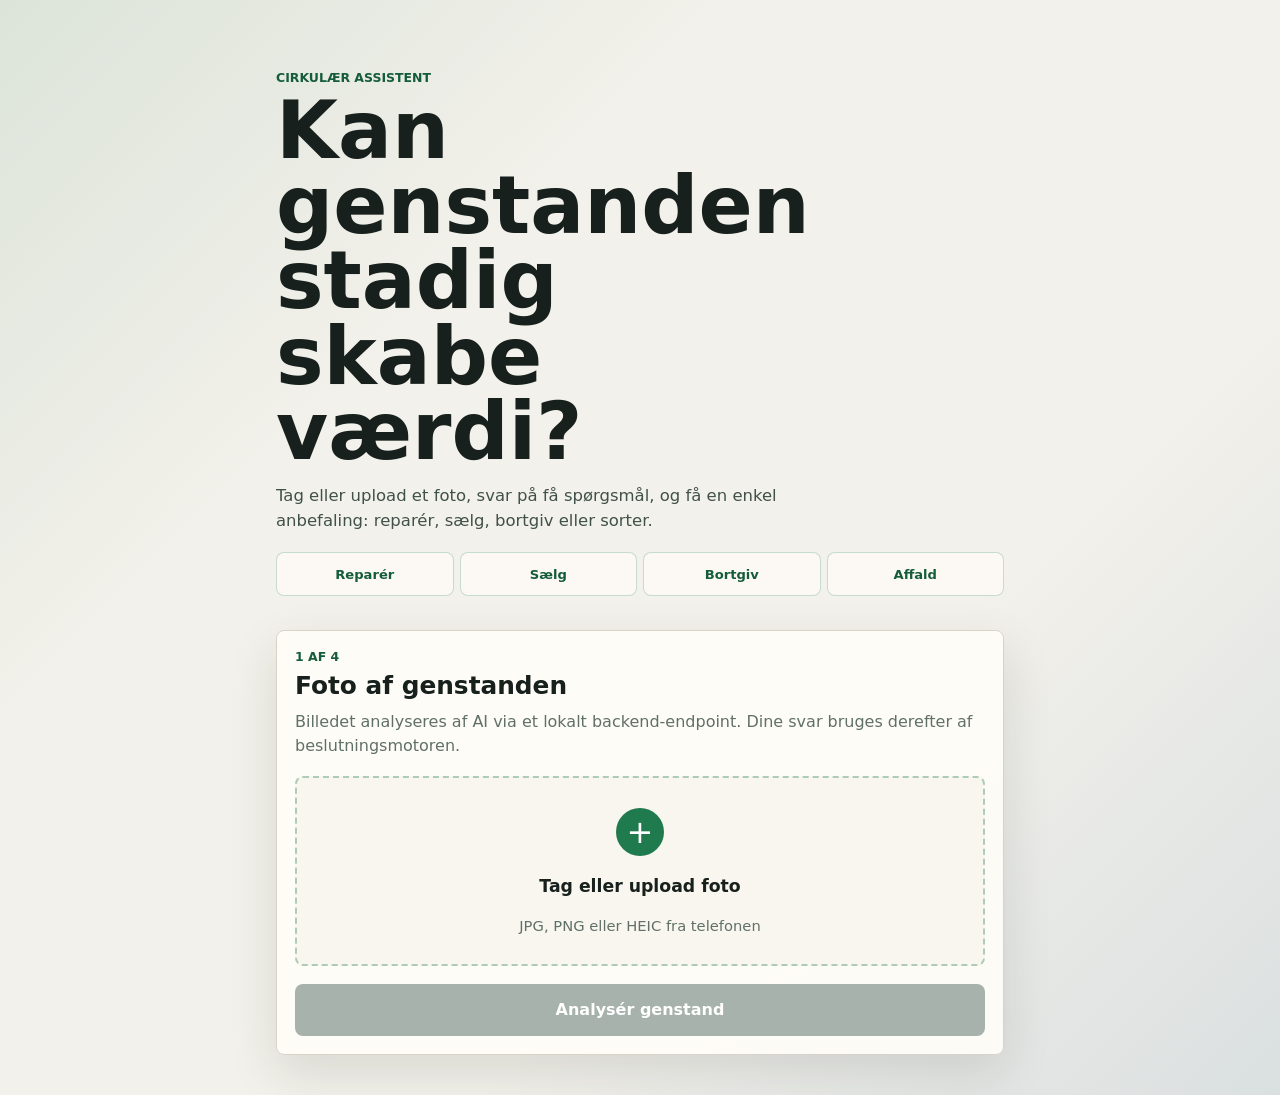
==== index.html @ 56eb6738 "Add circular assistant MVP" ====
<!doctype html>
<html lang="da">
  <head>
    <meta charset="utf-8" />
    <meta name="viewport" content="width=device-width, initial-scale=1" />
    <title>Cirkulær assistent</title>
    <meta
      name="description"
      content="En enkel prototype, der hjælper med at vurdere om en genstand bør repareres, sælges, bortgives eller sorteres som affald."
    />
    <link rel="stylesheet" href="./styles.css" />
  </head>
  <body>
    <main class="app-shell">
      <section class="hero" aria-labelledby="page-title">
        <div>
          <p class="eyebrow">Cirkulær assistent</p>
          <h1 id="page-title">Kan genstanden stadig skabe værdi?</h1>
          <p class="lede">
            Tag eller upload et foto, svar på få spørgsmål, og få en enkel anbefaling:
            reparér, sælg, bortgiv eller sorter.
          </p>
        </div>
        <div class="principle" aria-label="Prioriteret beslutningsflow">
          <span>Reparér</span>
          <span>Sælg</span>
          <span>Bortgiv</span>
          <span>Affald</span>
        </div>
      </section>

      <section class="panel" id="capture-screen" aria-labelledby="capture-title">
        <div class="step-label">1 af 4</div>
        <h2 id="capture-title">Foto af genstanden</h2>
        <p class="muted">
          Billedet analyseres af AI via et lokalt backend-endpoint. Dine svar bruges
          derefter af beslutningsmotoren.
        </p>

        <label class="drop-zone" for="image-input">
          <input id="image-input" type="file" accept="image/*" capture="environment" />
          <span class="drop-icon" aria-hidden="true">+</span>
          <span class="drop-title">Tag eller upload foto</span>
          <span class="drop-copy">JPG, PNG eller HEIC fra telefonen</span>
        </label>

        <div class="preview-wrap hidden" id="preview-wrap">
          <img id="image-preview" alt="Uploadet genstand" />
        </div>

        <button class="primary-button" id="analyze-button" disabled>
          Analysér genstand
        </button>
        <p class="status-message hidden" id="analysis-status" role="status"></p>
      </section>

      <section class="panel hidden" id="identify-screen" aria-labelledby="identify-title">
        <div class="step-label">2 af 4</div>
        <h2 id="identify-title">Foreløbig identifikation</h2>
        <div class="analysis-grid">
          <div>
            <span class="field-label">Genstand</span>
            <strong id="object-name">Ukendt genstand</strong>
          </div>
          <div>
            <span class="field-label">Kategori</span>
            <strong id="object-category">Ukendt</strong>
          </div>
          <div>
            <span class="field-label">Sikkerhed</span>
            <strong id="object-confidence">Lav</strong>
          </div>
        </div>
        <div class="notice">
          <strong>AI-vurdering</strong>
          <p id="uncertainty-note">
            Usikre antagelser vises som usikre og bruges ikke som verificerede regler.
          </p>
        </div>
      </section>

      <section class="panel hidden" id="questions-screen" aria-labelledby="questions-title">
        <div class="step-label">3 af 4</div>
        <h2 id="questions-title">Et par hurtige spørgsmål</h2>
        <form id="question-form" class="question-form"></form>
        <button class="primary-button" id="recommend-button">Få anbefaling</button>
      </section>

      <section class="panel hidden" id="result-screen" aria-labelledby="result-title">
        <div class="step-label">4 af 4</div>
        <h2 id="result-title">Anbefaling</h2>

        <div class="recommendation">
          <span class="action-badge" id="action-badge">Reparér</span>
          <h3 id="result-object">Genstand</h3>
          <p id="result-reasoning"></p>
        </div>

        <div class="options-list" id="options-list" aria-label="Dine muligheder"></div>

        <div class="waste-box hidden" id="waste-box">
          <span class="field-label">Hvis den ender som affald</span>
          <strong id="waste-category">Generel fraktion</strong>
          <p id="waste-note"></p>
        </div>

        <div class="source-box">
          <strong>Kildeklarhed</strong>
          <p>
            Produktvurderingen er AI-/prototypebaseret. Affaldsvejledning i denne
            version er generel dansk vejledning, ikke kommunespecifik regeldata.
          </p>
        </div>

        <button class="secondary-button" id="restart-button">Start forfra</button>
      </section>
    </main>

    <script src="./app.js"></script>
  </body>
</html>
---- styles.css ----
:root {
  --bg: #f3f1eb;
  --ink: #17201c;
  --muted: #607068;
  --panel: #fffdf8;
  --line: #d8d3c8;
  --green: #1f7a4d;
  --green-dark: #145c3a;
  --blue: #245f8f;
  --yellow: #c5841f;
  --red: #9d3d32;
  --shadow: 0 18px 50px rgba(23, 32, 28, 0.12);
}

* {
  box-sizing: border-box;
}

body {
  margin: 0;
  min-height: 100vh;
  background:
    linear-gradient(135deg, rgba(31, 122, 77, 0.11), transparent 32%),
    linear-gradient(315deg, rgba(36, 95, 143, 0.12), transparent 34%),
    var(--bg);
  color: var(--ink);
  font-family:
    Inter, ui-sans-serif, system-ui, -apple-system, BlinkMacSystemFont, "Segoe UI",
    sans-serif;
}

button,
input {
  font: inherit;
}

.app-shell {
  width: min(760px, 100%);
  margin: 0 auto;
  padding: 20px 16px 40px;
}

.hero {
  display: grid;
  gap: 18px;
  min-height: 34vh;
  align-content: end;
  padding: 34px 0 20px;
}

.eyebrow,
.step-label,
.field-label {
  display: block;
  margin: 0 0 8px;
  color: var(--green-dark);
  font-size: 0.78rem;
  font-weight: 800;
  letter-spacing: 0;
  text-transform: uppercase;
}

h1,
h2,
h3,
p {
  margin-top: 0;
}

h1 {
  max-width: 10ch;
  margin-bottom: 14px;
  font-size: clamp(2.45rem, 14vw, 5rem);
  line-height: 0.94;
  letter-spacing: 0;
}

h2 {
  margin-bottom: 10px;
  font-size: 1.55rem;
  line-height: 1.12;
  letter-spacing: 0;
}

h3 {
  margin-bottom: 10px;
  font-size: 1.22rem;
}

.lede {
  max-width: 52ch;
  margin-bottom: 0;
  color: #405149;
  font-size: 1.03rem;
  line-height: 1.55;
}

.principle {
  display: grid;
  grid-template-columns: repeat(4, minmax(0, 1fr));
  gap: 6px;
}

.principle span {
  min-height: 44px;
  display: grid;
  place-items: center;
  border: 1px solid rgba(31, 122, 77, 0.24);
  border-radius: 8px;
  background: rgba(255, 253, 248, 0.72);
  color: var(--green-dark);
  font-size: 0.82rem;
  font-weight: 800;
}

.panel {
  margin-top: 14px;
  padding: 18px;
  border: 1px solid var(--line);
  border-radius: 8px;
  background: rgba(255, 253, 248, 0.92);
  box-shadow: var(--shadow);
}

.muted {
  color: var(--muted);
  line-height: 1.5;
}

.status-message {
  margin: 12px 0 0;
  color: var(--muted);
  line-height: 1.45;
}

.status-message.error {
  color: var(--red);
  font-weight: 700;
}

.drop-zone {
  min-height: 190px;
  display: grid;
  place-items: center;
  gap: 8px;
  margin: 18px 0;
  padding: 24px;
  border: 2px dashed rgba(31, 122, 77, 0.34);
  border-radius: 8px;
  background: #f8f6ef;
  text-align: center;
  cursor: pointer;
}

.drop-zone input {
  position: absolute;
  inline-size: 1px;
  block-size: 1px;
  opacity: 0;
}

.drop-icon {
  width: 48px;
  height: 48px;
  display: grid;
  place-items: center;
  border-radius: 50%;
  background: var(--green);
  color: #fff;
  font-size: 2rem;
  line-height: 1;
}

.drop-title {
  font-size: 1.08rem;
  font-weight: 850;
}

.drop-copy {
  color: var(--muted);
  font-size: 0.92rem;
}

.preview-wrap {
  overflow: hidden;
  margin: 16px 0;
  border-radius: 8px;
  border: 1px solid var(--line);
  background: #e7e2d7;
}

.preview-wrap img {
  width: 100%;
  max-height: 320px;
  display: block;
  object-fit: cover;
}

.primary-button,
.secondary-button {
  width: 100%;
  min-height: 52px;
  border: 0;
  border-radius: 8px;
  font-weight: 850;
  cursor: pointer;
}

.primary-button {
  background: var(--green);
  color: #fff;
}

.primary-button:disabled {
  background: #a8b2ad;
  cursor: not-allowed;
}

.secondary-button {
  margin-top: 16px;
  border: 1px solid var(--line);
  background: #fff;
  color: var(--ink);
}

.analysis-grid {
  display: grid;
  gap: 10px;
  margin: 16px 0;
}

.analysis-grid > div,
.notice,
.waste-box,
.source-box,
.option,
.question {
  border: 1px solid var(--line);
  border-radius: 8px;
  background: #fff;
}

.analysis-grid > div {
  padding: 14px;
}

.analysis-grid strong {
  font-size: 1.04rem;
}

.notice,
.waste-box,
.source-box {
  padding: 14px;
}

.notice p,
.waste-box p,
.source-box p {
  margin-bottom: 0;
  color: var(--muted);
  line-height: 1.45;
}

.question-form {
  display: grid;
  gap: 12px;
  margin: 16px 0;
}

.question {
  padding: 14px;
}

.question legend {
  margin-bottom: 10px;
  font-weight: 850;
}

.choice-grid {
  display: grid;
  grid-template-columns: repeat(2, minmax(0, 1fr));
  gap: 8px;
}

.choice-grid label {
  min-height: 44px;
  display: flex;
  align-items: center;
  gap: 8px;
  padding: 10px;
  border: 1px solid var(--line);
  border-radius: 8px;
  background: #fbfaf6;
  color: #2d3933;
  font-weight: 700;
}

.choice-grid input {
  accent-color: var(--green);
}

.recommendation {
  margin: 16px 0;
  padding: 18px;
  border-radius: 8px;
  background: #173125;
  color: #fff;
}

.recommendation p {
  margin-bottom: 0;
  color: rgba(255, 255, 255, 0.82);
  line-height: 1.5;
}

.action-badge {
  display: inline-flex;
  margin-bottom: 14px;
  padding: 6px 10px;
  border-radius: 999px;
  background: #d9f2df;
  color: #173125;
  font-size: 0.82rem;
  font-weight: 900;
  text-transform: uppercase;
}

.action-badge.sell {
  background: #dbeafe;
  color: var(--blue);
}

.action-badge.donate {
  background: #fff1cc;
  color: #7b520f;
}

.action-badge.waste {
  background: #ffe0dc;
  color: var(--red);
}

.options-list {
  display: grid;
  gap: 10px;
  margin: 16px 0;
}

.option {
  display: grid;
  grid-template-columns: auto 1fr;
  gap: 12px;
  padding: 14px;
}

.option-number {
  width: 28px;
  height: 28px;
  display: grid;
  place-items: center;
  border-radius: 50%;
  background: #ecf5ee;
  color: var(--green-dark);
  font-weight: 900;
}

.option p {
  margin: 3px 0 0;
  color: var(--muted);
  line-height: 1.4;
}

.hidden {
  display: none;
}

@media (min-width: 680px) {
  .app-shell {
    padding-top: 36px;
  }

  .hero {
    min-height: 30vh;
  }

  .analysis-grid {
    grid-template-columns: repeat(3, minmax(0, 1fr));
  }
}
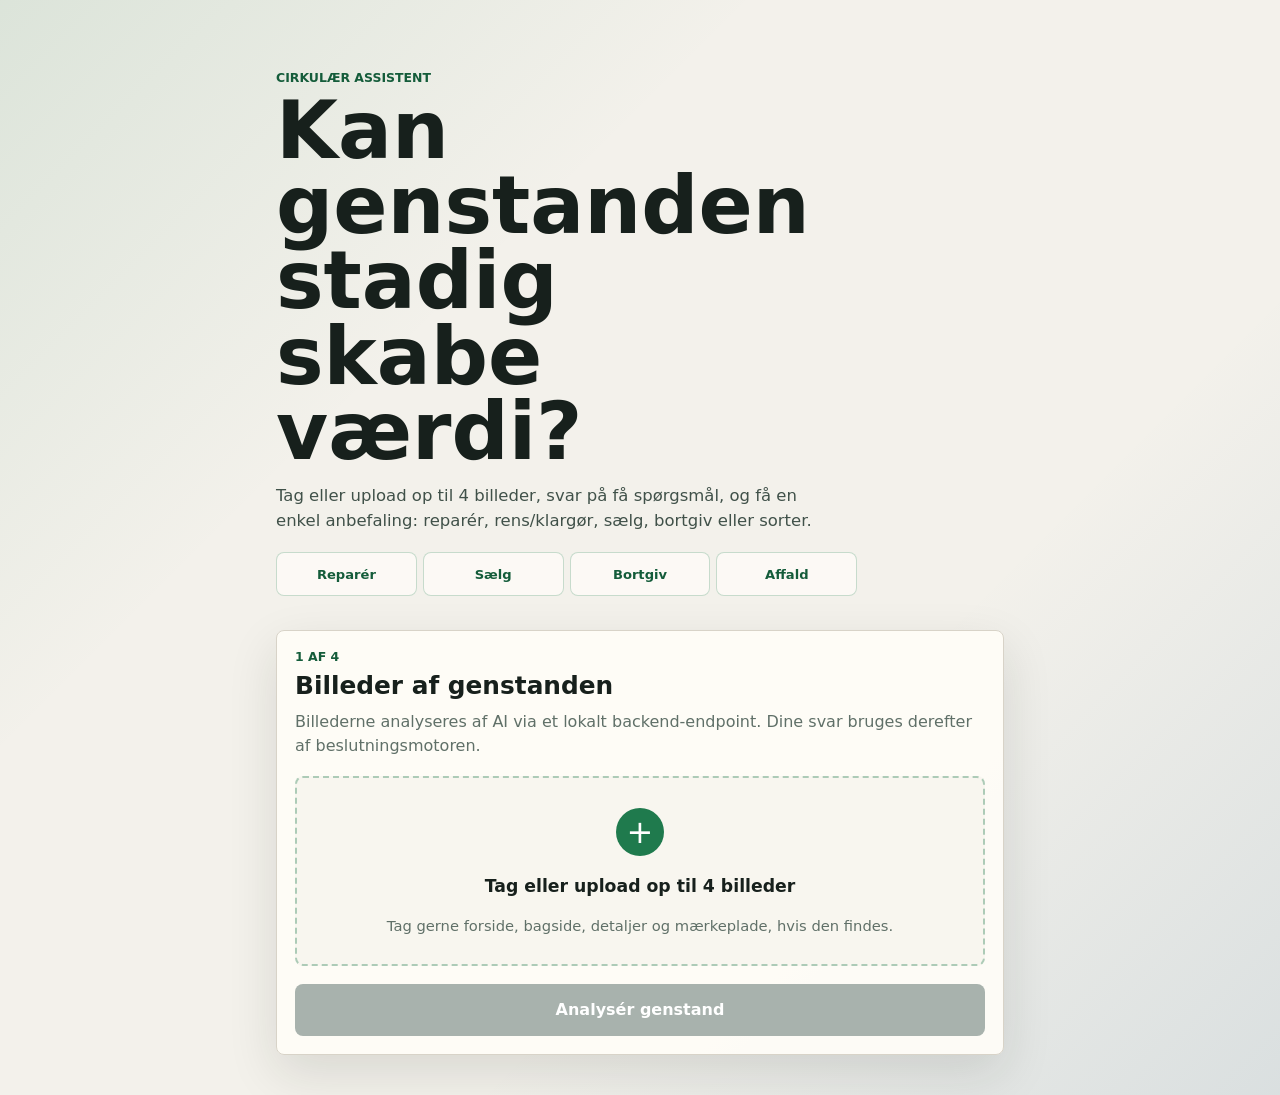
==== commit c6aff8bb: "Udvid cirkulaer assistent med AI og affaldsflow" ====
--- a/index.html
+++ b/index.html
@@ -6,7 +6,7 @@
     <title>Cirkulær assistent</title>
     <meta
       name="description"
-      content="En enkel prototype, der hjælper med at vurdere om en genstand bør repareres, sælges, bortgives eller sorteres som affald."
+      content="En enkel prototype, der hjælper med at vurdere om en genstand bør repareres, renses, sælges, bortgives eller sorteres som affald."
     />
     <link rel="stylesheet" href="./styles.css" />
   </head>
@@ -17,8 +17,8 @@
           <p class="eyebrow">Cirkulær assistent</p>
           <h1 id="page-title">Kan genstanden stadig skabe værdi?</h1>
           <p class="lede">
-            Tag eller upload et foto, svar på få spørgsmål, og få en enkel anbefaling:
-            reparér, sælg, bortgiv eller sorter.
+            Tag eller upload op til 4 billeder, svar på få spørgsmål, og få en enkel anbefaling:
+            reparér, rens/klargør, sælg, bortgiv eller sorter.
           </p>
         </div>
         <div class="principle" aria-label="Prioriteret beslutningsflow">
@@ -31,22 +31,20 @@
 
       <section class="panel" id="capture-screen" aria-labelledby="capture-title">
         <div class="step-label">1 af 4</div>
-        <h2 id="capture-title">Foto af genstanden</h2>
+        <h2 id="capture-title">Billeder af genstanden</h2>
         <p class="muted">
-          Billedet analyseres af AI via et lokalt backend-endpoint. Dine svar bruges
+          Billederne analyseres af AI via et lokalt backend-endpoint. Dine svar bruges
           derefter af beslutningsmotoren.
         </p>
 
         <label class="drop-zone" for="image-input">
-          <input id="image-input" type="file" accept="image/*" capture="environment" />
+          <input id="image-input" type="file" accept="image/*" capture="environment" multiple />
           <span class="drop-icon" aria-hidden="true">+</span>
-          <span class="drop-title">Tag eller upload foto</span>
-          <span class="drop-copy">JPG, PNG eller HEIC fra telefonen</span>
+          <span class="drop-title">Tag eller upload op til 4 billeder</span>
+          <span class="drop-copy">Tag gerne forside, bagside, detaljer og mærkeplade, hvis den findes.</span>
         </label>
 
-        <div class="preview-wrap hidden" id="preview-wrap">
-          <img id="image-preview" alt="Uploadet genstand" />
-        </div>
+        <div class="preview-wrap hidden" id="preview-wrap" aria-label="Valgte billeder"></div>
 
         <button class="primary-button" id="analyze-button" disabled>
           Analysér genstand
@@ -56,7 +54,7 @@
 
       <section class="panel hidden" id="identify-screen" aria-labelledby="identify-title">
         <div class="step-label">2 af 4</div>
-        <h2 id="identify-title">Foreløbig identifikation</h2>
+        <h2 id="identify-title">Identifikation</h2>
         <div class="analysis-grid">
           <div>
             <span class="field-label">Genstand</span>
@@ -96,7 +94,16 @@
           <p id="result-reasoning"></p>
         </div>
 
-        <div class="options-list" id="options-list" aria-label="Dine muligheder"></div>
+        <div class="decision-path" id="decision-path" aria-label="Beslutningsvej"></div>
+
+        <div class="check-grid" id="check-grid" aria-label="Kontrol af cirkulære muligheder"></div>
+
+        <div class="impact-box" id="impact-box"></div>
+
+        <div class="producer-program hidden" id="producer-program" aria-label="Producentordning"></div>
+
+        <button class="primary-button hidden" id="open-sale-button">Lav salgsforslag</button>
+        <button class="secondary-button hidden" id="open-waste-button">Gå til affaldssortering</button>
 
         <div class="waste-box hidden" id="waste-box">
           <span class="field-label">Hvis den ender som affald</span>
@@ -114,8 +121,140 @@
 
         <button class="secondary-button" id="restart-button">Start forfra</button>
       </section>
+      <section class="panel hidden" id="sale-screen" aria-labelledby="sale-title">
+        <div class="step-label">Salg</div>
+        <h2 id="sale-title">Salgsforslag</h2>
+
+        <div class="sale-hero">
+          <span class="field-label">Vi er i gang med at sælge</span>
+          <strong id="sale-object-name">Genstand</strong>
+          <p id="sale-object-details"></p>
+        </div>
+
+        <div class="sale-grid">
+          <div class="sale-card">
+            <span class="field-label">Prisforslag</span>
+            <strong id="sale-price">Finder pris...</strong>
+            <p id="sale-price-note"></p>
+          </div>
+          <div class="sale-card">
+            <span class="field-label">Søgegrundlag</span>
+            <p id="sale-search-note"></p>
+            <div class="sale-link-grid">
+              <a id="sale-search-link" class="program-link" href="#" target="_blank" rel="noopener">Åbn web-søgning</a>
+              <a id="marketplace-search-link" class="program-link" href="#" target="_blank" rel="noopener">Søg på Marketplace</a>
+            </div>
+          </div>
+        </div>
+
+        <div class="sale-card">
+          <span class="field-label">Forslag til annoncetekst</span>
+          <textarea id="sale-ad-text" rows="8" readonly></textarea>
+          <button class="secondary-button" id="copy-ad-button">Kopiér annoncetekst</button>
+        </div>
+
+        <div class="sale-card">
+          <span class="field-label">Facebook Marketplace</span>
+          <strong>Direkte oprettelse kræver officiel adgang</strong>
+          <p id="marketplace-note"></p>
+          <a class="program-link" href="https://www.facebook.com/marketplace/create/item" target="_blank" rel="noopener">Opret manuelt på Marketplace</a>
+        </div>
+
+        <button class="secondary-button" id="back-to-result-button">Tilbage til anbefaling</button>
+      </section>
+      <section class="panel hidden" id="waste-sorting-screen" aria-labelledby="waste-sorting-title">
+        <div class="step-label">Affaldssortering</div>
+        <h2 id="waste-sorting-title">Sortér genstanden</h2>
+
+        <div class="sorting-result">
+          <div>
+            <span class="field-label">Identificeret via billeder</span>
+            <strong id="sorting-object-name">Genstand</strong>
+            <p id="sorting-object-type"></p>
+          </div>
+          <div class="sorting-confidence">
+            <span>Sikkerhed</span>
+            <meter id="sorting-confidence-meter" min="0" max="100" value="0"></meter>
+            <strong id="sorting-confidence-label">0%</strong>
+          </div>
+        </div>
+
+        <div class="sorting-card location-card-static">
+          <div>
+            <span>Placering på pladsen</span>
+            <strong id="sorting-container">Container</strong>
+            <small id="sorting-placement">Placering</small>
+          </div>
+        </div>
+
+        <div class="sorting-card fraction-card-static">
+          <span class="sorting-icon" aria-hidden="true">♻</span>
+          <div>
+            <strong id="sorting-fraction">Fraktion</strong>
+            <p id="sorting-note"></p>
+          </div>
+        </div>
+
+        <div class="sorting-actions" id="sorting-actions" aria-label="Mulige handlinger"></div>
+        <div class="sorting-steps" id="sorting-steps" aria-label="Sorteringstrin"></div>
+
+        <div class="sorting-toolbox">
+          <button class="secondary-button" id="open-site-panel-button">Find genbrugsplads</button>
+          <button class="secondary-button" id="open-sorting-search-button">Søg anden genstand</button>
+          <button class="secondary-button" id="back-from-waste-button">Tilbage til anbefaling</button>
+        </div>
+
+        <div class="sorting-panel hidden" id="sorting-site-panel">
+          <div class="panel-toolbar-inline">
+            <h3>Find din genbrugsplads</h3>
+            <button type="button" id="close-site-panel-button">Luk</button>
+          </div>
+          <p>Brug placering eller vælg plads manuelt for at se lokale containerplaceringer.</p>
+          <button class="primary-button" type="button">Find nærmeste</button>
+          <select id="sorting-site-select">
+            <option>Faaborg Genbrugsplads</option>
+            <option>Broby Genbrugsplads</option>
+            <option>Ringe Genbrugsplads</option>
+            <option>Årslev Genbrugsplads</option>
+          </select>
+          <dl class="site-facts-static">
+            <div>
+              <dt>Valgt plads</dt>
+              <dd id="sorting-selected-site">Faaborg Genbrugsplads</dd>
+            </div>
+            <div>
+              <dt>Afstand</dt>
+              <dd>2,4 km</dd>
+            </div>
+          </dl>
+        </div>
+
+        <div class="sorting-panel hidden" id="sorting-search-panel">
+          <div class="panel-toolbar-inline">
+            <h3>Hurtig manuel søgning</h3>
+            <button type="button" id="close-sorting-search-button">Luk</button>
+          </div>
+          <label class="search-row-static">
+            <span>Skriv f.eks. pap, batteri, maling, cykel eller elektronik</span>
+            <input id="sorting-search-input" placeholder="Hvad vil du aflevere?" />
+          </label>
+          <div class="sorting-suggestions" id="sorting-suggestions"></div>
+        </div>
+      </section>
     </main>
 
     <script src="./app.js"></script>
   </body>
 </html>
+
+
+
+
+
+
+
+
+
+
+
+
--- a/styles.css
+++ b/styles.css
@@ -97,7 +97,7 @@
 
 .principle {
   display: grid;
-  grid-template-columns: repeat(4, minmax(0, 1fr));
+  grid-template-columns: repeat(5, minmax(0, 1fr));
   gap: 6px;
 }
 
@@ -182,18 +182,33 @@
 }
 
 .preview-wrap {
+  display: grid;
+  grid-template-columns: repeat(2, minmax(0, 1fr));
+  gap: 8px;
+  margin: 16px 0;
+}
+
+.preview-item {
   overflow: hidden;
-  margin: 16px 0;
-  border-radius: 8px;
-  border: 1px solid var(--line);
+  margin: 0;
+  border: 1px solid var(--line);
+  border-radius: 8px;
   background: #e7e2d7;
 }
 
-.preview-wrap img {
+.preview-item img {
   width: 100%;
-  max-height: 320px;
+  aspect-ratio: 4 / 3;
   display: block;
   object-fit: cover;
+}
+
+.preview-item figcaption {
+  padding: 8px 10px;
+  color: var(--muted);
+  background: #fffdf8;
+  font-size: 0.82rem;
+  font-weight: 800;
 }
 
 .primary-button,
@@ -300,6 +315,44 @@
   accent-color: var(--green);
 }
 
+.choice-grid label.hidden {
+  display: none;
+}
+.producer-details {
+  display: grid;
+  gap: 10px;
+  margin-top: 12px;
+  padding-top: 12px;
+  border-top: 1px solid var(--line);
+}
+
+.producer-details.hidden {
+  display: none;
+}
+
+.producer-details label {
+  display: grid;
+  gap: 6px;
+  color: var(--green-dark);
+  font-size: 0.82rem;
+  font-weight: 850;
+}
+
+.producer-details input {
+  min-height: 46px;
+  width: 100%;
+  border: 1px solid var(--line);
+  border-radius: 8px;
+  background: #fbfaf6;
+  color: var(--ink);
+  padding: 10px 12px;
+}
+
+.producer-details input:focus {
+  border-color: rgba(31, 122, 77, 0.7);
+  outline: 3px solid rgba(31, 122, 77, 0.16);
+}
+
 .recommendation {
   margin: 16px 0;
   padding: 18px;
@@ -312,6 +365,14 @@
   margin-bottom: 0;
   color: rgba(255, 255, 255, 0.82);
   line-height: 1.5;
+}
+
+.recommendation.clickable {
+  cursor: pointer;
+}
+
+.recommendation.clickable:hover {
+  outline: 3px solid rgba(31, 122, 77, 0.22);
 }
 
 .action-badge {
@@ -326,6 +387,11 @@
   text-transform: uppercase;
 }
 
+.action-badge.clean {
+  background: #e8f4d9;
+  color: #4f691e;
+}
+
 .action-badge.sell {
   background: #dbeafe;
   color: var(--blue);
@@ -388,3 +454,432 @@
     grid-template-columns: repeat(3, minmax(0, 1fr));
   }
 }
+
+.decision-path,
+.check-grid,
+.impact-box {
+  margin: 16px 0;
+}
+
+.decision-path {
+  display: flex;
+  flex-wrap: wrap;
+  gap: 8px;
+  align-items: center;
+}
+
+.path-pill {
+  min-height: 34px;
+  display: inline-flex;
+  align-items: center;
+  border: 1px solid rgba(31, 122, 77, 0.22);
+  border-radius: 999px;
+  padding: 7px 10px;
+  background: #f2f8f3;
+  color: var(--green-dark);
+  font-size: 0.86rem;
+  font-weight: 850;
+}
+
+.path-arrow {
+  color: var(--muted);
+  font-weight: 850;
+}
+
+.check-grid {
+  display: grid;
+  gap: 8px;
+}
+
+.check-item,
+.impact-box {
+  border: 1px solid var(--line);
+  border-radius: 8px;
+  background: #fff;
+  padding: 14px;
+}
+
+.check-item {
+  display: grid;
+  grid-template-columns: 1fr auto;
+  gap: 8px;
+}
+
+.check-item p,
+.impact-box p {
+  grid-column: 1 / -1;
+  margin: 2px 0 0;
+  color: var(--muted);
+  line-height: 1.4;
+}
+
+.check-status {
+  align-self: start;
+  border-radius: 999px;
+  padding: 4px 8px;
+  background: #eef2ec;
+  color: #3c473f;
+  font-size: 0.75rem;
+  font-weight: 850;
+}
+
+.check-status.yes {
+  background: #dcf5e3;
+  color: var(--green-dark);
+}
+
+.impact-metrics {
+  display: grid;
+  grid-template-columns: repeat(2, minmax(0, 1fr));
+  gap: 8px;
+  margin-bottom: 8px;
+}
+
+.impact-metrics div {
+  border-radius: 8px;
+  background: #f8f6ef;
+  padding: 10px;
+}
+
+.impact-metrics span {
+  display: block;
+  color: var(--muted);
+  font-size: 0.78rem;
+  font-weight: 800;
+  text-transform: uppercase;
+}
+
+.impact-metrics strong {
+  display: block;
+  margin-top: 4px;
+}
+.producer-program {
+  margin: 16px 0;
+  border: 1px solid rgba(36, 95, 143, 0.26);
+  border-radius: 8px;
+  background: #f7fbff;
+  padding: 14px;
+}
+
+.producer-program h3 {
+  margin-bottom: 8px;
+}
+
+.producer-program p {
+  color: var(--muted);
+  line-height: 1.45;
+}
+
+.program-checks {
+  display: grid;
+  gap: 8px;
+  margin: 12px 0;
+  padding: 0;
+  list-style: none;
+}
+
+.program-checks li {
+  display: flex;
+  align-items: center;
+  gap: 8px;
+  color: #2d3933;
+  font-weight: 750;
+}
+
+.program-check {
+  width: 24px;
+  height: 24px;
+  display: grid;
+  place-items: center;
+  border-radius: 50%;
+  background: #eef2ec;
+  color: var(--muted);
+  font-weight: 900;
+}
+
+.program-check.yes {
+  background: #dcf5e3;
+  color: var(--green-dark);
+}
+
+.program-comparison {
+  display: grid;
+  gap: 8px;
+  margin: 12px 0;
+}
+
+.program-comparison div {
+  border: 1px solid var(--line);
+  border-radius: 8px;
+  background: #fff;
+  padding: 10px;
+}
+
+.program-comparison span {
+  display: block;
+  color: var(--muted);
+  font-size: 0.78rem;
+  font-weight: 800;
+  text-transform: uppercase;
+}
+
+.program-link {
+  min-height: 46px;
+  display: inline-flex;
+  align-items: center;
+  justify-content: center;
+  width: 100%;
+  border-radius: 8px;
+  background: var(--blue);
+  color: #fff;
+  font-weight: 850;
+  text-decoration: none;
+}
+
+.program-source {
+  margin: 10px 0 0;
+  font-size: 0.88rem;
+}
+
+
+
+
+
+.sale-hero,
+.sale-card {
+  margin: 16px 0;
+  border: 1px solid var(--line);
+  border-radius: 8px;
+  background: #fff;
+  padding: 14px;
+}
+
+.sale-hero strong {
+  display: block;
+  font-size: 1.35rem;
+  line-height: 1.2;
+}
+
+.sale-hero p,
+.sale-card p {
+  margin: 8px 0 0;
+  color: var(--muted);
+  line-height: 1.45;
+}
+
+.sale-grid {
+  display: grid;
+  gap: 10px;
+}
+
+.sale-card > strong {
+  display: block;
+  font-size: 1.1rem;
+}
+
+.sale-card textarea {
+  min-height: 180px;
+  width: 100%;
+  resize: vertical;
+  border: 1px solid var(--line);
+  border-radius: 8px;
+  background: #fbfaf6;
+  color: var(--ink);
+  padding: 12px;
+  line-height: 1.45;
+}
+
+@media (min-width: 680px) {
+  .sale-grid {
+    grid-template-columns: repeat(2, minmax(0, 1fr));
+  }
+}
+
+
+.sale-link-grid {
+  display: grid;
+  gap: 8px;
+  margin-top: 12px;
+}
+
+.sorting-result,
+.sorting-card,
+.sorting-panel {
+  margin: 16px 0;
+  border: 1px solid var(--line);
+  border-radius: 8px;
+  background: #fff;
+  padding: 14px;
+}
+
+.sorting-result {
+  display: grid;
+  gap: 12px;
+}
+
+.sorting-result strong {
+  display: block;
+  font-size: 1.28rem;
+  line-height: 1.2;
+}
+
+.sorting-result p,
+.sorting-card p,
+.sorting-panel p {
+  margin: 6px 0 0;
+  color: var(--muted);
+  line-height: 1.45;
+}
+
+.sorting-confidence {
+  display: grid;
+  grid-template-columns: auto 1fr auto;
+  gap: 8px;
+  align-items: center;
+}
+
+.location-card-static {
+  display: grid;
+  gap: 4px;
+}
+
+.location-card-static span,
+.location-card-static small {
+  color: var(--muted);
+}
+
+.location-card-static strong,
+.fraction-card-static strong {
+  display: block;
+  color: var(--ink);
+}
+
+.fraction-card-static {
+  display: grid;
+  grid-template-columns: auto 1fr;
+  gap: 10px;
+  align-items: start;
+}
+
+.sorting-icon,
+.sorting-action-icon {
+  width: 34px;
+  height: 34px;
+  display: grid;
+  place-items: center;
+  border-radius: 50%;
+  background: #ecf5ee;
+  color: var(--green-dark);
+  font-weight: 900;
+}
+
+.sorting-actions,
+.sorting-steps,
+.sorting-toolbox,
+.sorting-suggestions,
+.site-facts-static {
+  display: grid;
+  gap: 8px;
+  margin: 16px 0;
+}
+
+.sorting-actions button,
+.sorting-suggestions button {
+  min-height: 56px;
+  display: grid;
+  grid-template-columns: auto 1fr;
+  gap: 10px;
+  align-items: center;
+  width: 100%;
+  border: 1px solid var(--line);
+  border-radius: 8px;
+  background: #fbfaf6;
+  color: var(--ink);
+  padding: 10px;
+  text-align: left;
+  cursor: pointer;
+}
+
+.sorting-actions span:not(.sorting-action-icon),
+.sorting-suggestions span:not(.sorting-icon) {
+  display: grid;
+  gap: 2px;
+}
+
+.sorting-actions small,
+.sorting-suggestions small {
+  color: var(--muted);
+}
+
+.sorting-steps div,
+.site-facts-static div {
+  border: 1px solid var(--line);
+  border-radius: 8px;
+  background: #fbfaf6;
+  padding: 10px;
+}
+
+.sorting-steps div {
+  display: flex;
+  gap: 8px;
+  align-items: center;
+  color: #42554b;
+}
+
+.sorting-steps div span:first-child {
+  color: var(--green-dark);
+  font-weight: 900;
+}
+
+.panel-toolbar-inline {
+  display: grid;
+  grid-template-columns: 1fr auto;
+  gap: 10px;
+  align-items: center;
+}
+
+.panel-toolbar-inline h3 {
+  margin: 0;
+}
+
+.panel-toolbar-inline button {
+  min-height: 38px;
+  border: 1px solid var(--line);
+  border-radius: 8px;
+  background: #fff;
+  color: var(--ink);
+  padding: 0 12px;
+  font-weight: 750;
+  cursor: pointer;
+}
+
+.search-row-static {
+  display: grid;
+  gap: 8px;
+  margin-top: 12px;
+}
+
+.search-row-static span,
+.site-facts-static dt {
+  color: var(--muted);
+}
+
+.search-row-static input,
+.sorting-panel select {
+  min-height: 46px;
+  width: 100%;
+  border: 1px solid var(--line);
+  border-radius: 8px;
+  background: #fbfaf6;
+  color: var(--ink);
+  padding: 10px 12px;
+}
+
+.site-facts-static {
+  grid-template-columns: repeat(2, minmax(0, 1fr));
+}
+
+.site-facts-static dd {
+  margin: 4px 0 0;
+  font-weight: 850;
+}
